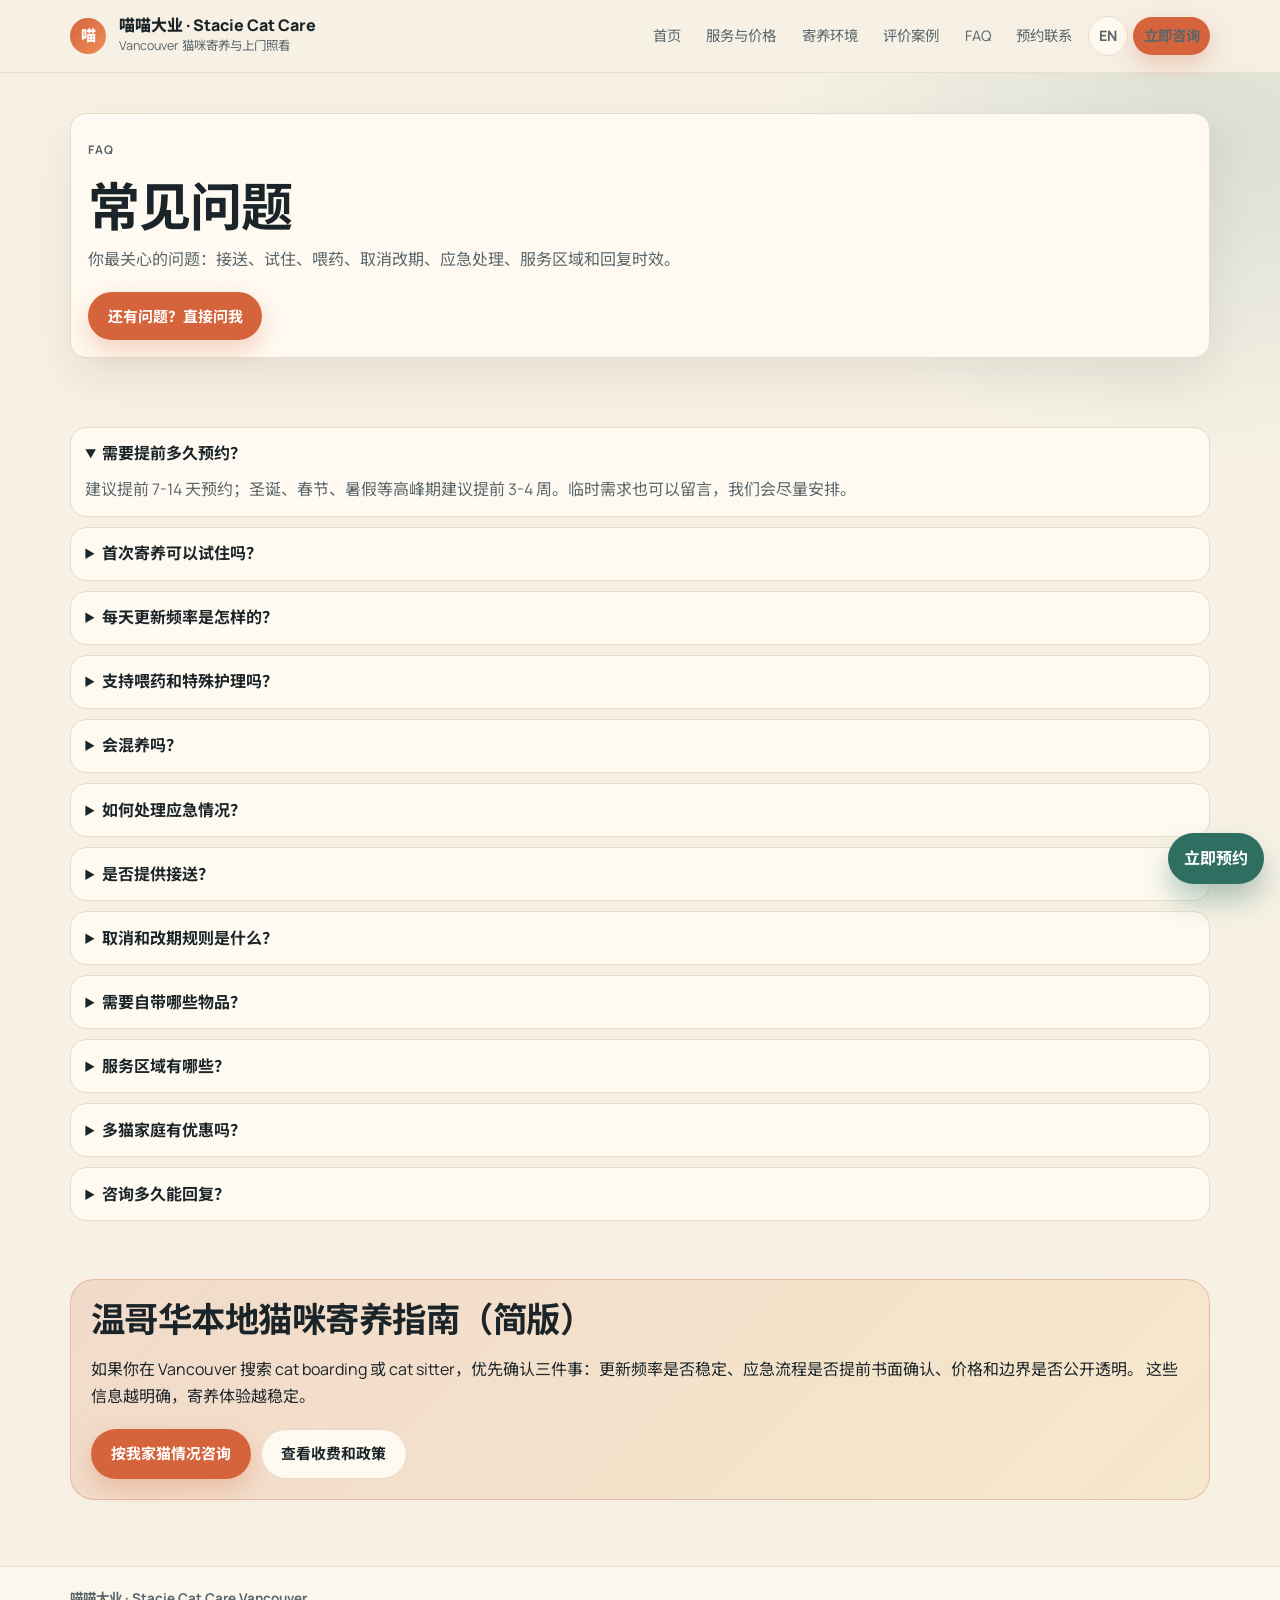
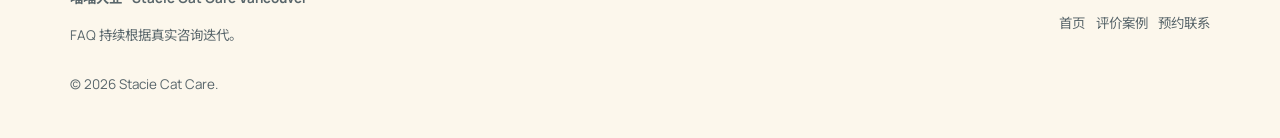
==== src_site/faq.html @ d5d395a3 "init" ====
<!doctype html>
<html lang="zh-CN">
  <head>
    <meta charset="utf-8" />
    <meta name="viewport" content="width=device-width, initial-scale=1" />
    <title>FAQ 常见问题 | 温哥华猫咪寄养与上门照看</title>
    <meta
      name="description"
      content="温哥华猫咪寄养常见问题：预约时间、试住、喂药、接送、取消政策、应急流程、服务区域等。"
    />
    <link rel="canonical" href="https://qihang.github.io/staice-site/faq.html" />
    <link rel="alternate" hreflang="zh-CN" href="https://qihang.github.io/staice-site/faq.html" />
    <link rel="alternate" hreflang="en" href="https://qihang.github.io/staice-site/en/faq.html" />
    <meta property="og:type" content="website" />
    <meta property="og:title" content="FAQ 常见问题" />
    <meta property="og:description" content="覆盖寄养与上门照看的高频问题，帮助你快速判断服务是否匹配。" />
    <link rel="stylesheet" href="assets/css/styles.css" />
    <script defer src="assets/js/site.js"></script>
    <script type="application/ld+json">
      {
        "@context": "https://schema.org",
        "@type": "FAQPage",
        "mainEntity": [
          {
            "@type": "Question",
            "name": "需要提前多久预约？",
            "acceptedAnswer": {
              "@type": "Answer",
              "text": "建议提前 7-14 天预约，节假日建议提前 3-4 周。"
            }
          },
          {
            "@type": "Question",
            "name": "每天会更新几次？",
            "acceptedAnswer": {
              "@type": "Answer",
              "text": "默认每天至少 1 次完整更新，包含照片/视频和饮食排泄记录。"
            }
          },
          {
            "@type": "Question",
            "name": "如何处理应急情况？",
            "acceptedAnswer": {
              "@type": "Answer",
              "text": "发现异常会第一时间联系家长，并按预先确认的医院与授权流程处理。"
            }
          }
        ]
      }
    </script>
  </head>
  <body>
    <header class="site-header" data-site-header>
      <div class="container header-inner">
        <a class="brand" href="index.html">
          <span class="brand-badge">喵</span>
          <span class="brand-label">
            <p class="brand-title">喵喵大业 · Stacie Cat Care</p>
            <p class="brand-sub">Vancouver 猫咪寄养与上门照看</p>
          </span>
        </a>
        <button class="nav-toggle" data-nav-toggle aria-expanded="false" aria-label="切换导航">菜单</button>
        <nav class="nav-links" aria-label="主导航">
          <a data-nav-link href="index.html">首页</a>
          <a data-nav-link href="services.html">服务与价格</a>
          <a data-nav-link href="environment.html">寄养环境</a>
          <a data-nav-link href="reviews.html">评价案例</a>
          <a data-nav-link href="faq.html">FAQ</a>
          <a data-nav-link href="contact.html">预约联系</a>
          <a class="lang-switch" href="en/faq.html">EN</a>
          <a class="btn btn-primary btn-sm" href="contact.html">立即咨询</a>
        </nav>
      </div>
    </header>

    <main>
      <section class="hero hero-mini">
        <div class="container">
          <article class="surface card">
            <p class="eyebrow">FAQ</p>
            <h1>常见问题</h1>
            <p class="lead">你最关心的问题：接送、试住、喂药、取消改期、应急处理、服务区域和回复时效。</p>
            <div class="cta-strip">
              <a class="btn btn-primary btn-md" href="contact.html">还有问题？直接问我</a>
            </div>
          </article>
        </div>
      </section>

      <section class="section">
        <div class="container faq">
          <details open>
            <summary>需要提前多久预约？</summary>
            <p>建议提前 7-14 天预约；圣诞、春节、暑假等高峰期建议提前 3-4 周。临时需求也可以留言，我们会尽量安排。</p>
          </details>
          <details>
            <summary>首次寄养可以试住吗？</summary>
            <p>可以。首次建议先安排短时试住或视频沟通，确认猫咪适应情况后再进入长住。</p>
          </details>
          <details>
            <summary>每天更新频率是怎样的？</summary>
            <p>默认每天至少一次完整更新，包含照片/视频、饮食、排泄、活动量和情绪状态。</p>
          </details>
          <details>
            <summary>支持喂药和特殊护理吗？</summary>
            <p>支持常规口服药和恢复期观察。若涉及注射类或高风险医疗，请提前提供详细说明并共同评估。</p>
          </details>
          <details>
            <summary>会混养吗？</summary>
            <p>以安全和减压为优先。会根据猫咪性格、家庭来源和档期进行分区或隔离安排。</p>
          </details>
          <details>
            <summary>如何处理应急情况？</summary>
            <p>出现持续异常会立即联系家长，并按事先确认的医院、联系人和授权方案处理。</p>
          </details>
          <details>
            <summary>是否提供接送？</summary>
            <p>提供限区域接送协助，覆盖 Downtown Vancouver、Burnaby、Richmond 的部分区域，按排班确认。</p>
          </details>
          <details>
            <summary>取消和改期规则是什么？</summary>
            <p>入住/上门前 72 小时外取消通常可全额退。72 小时内取消会收取部分保留时段费用。</p>
          </details>
          <details>
            <summary>需要自带哪些物品？</summary>
            <p>建议携带主粮、零食、常用药、熟悉玩具/毛毯。我们提供豆腐猫砂和猫砂盆，基础餐具可按需提供；如猫咪习惯木头猫砂请自带。</p>
          </details>
          <details>
            <summary>服务区域有哪些？</summary>
            <p>核心服务区域是 Downtown Vancouver，另覆盖 Burnaby、Richmond 部分区域。</p>
          </details>
          <details>
            <summary>多猫家庭有优惠吗？</summary>
            <p>有。按猫咪数量、时长和照护复杂度提供组合报价。</p>
          </details>
          <details>
            <summary>咨询多久能回复？</summary>
            <p>服务时段通常 1-3 小时内回复。夜间消息会在次日尽快回复。</p>
          </details>
        </div>
      </section>

      <section class="section">
        <div class="container callout">
          <h2>温哥华本地猫咪寄养指南（简版）</h2>
          <p>
            如果你在 Vancouver 搜索 cat boarding 或 cat sitter，优先确认三件事：更新频率是否稳定、应急流程是否提前书面确认、价格和边界是否公开透明。
            这些信息越明确，寄养体验越稳定。
          </p>
          <div class="cta-strip">
            <a class="btn btn-primary btn-md" href="contact.html">按我家猫情况咨询</a>
            <a class="btn btn-secondary btn-md" href="services.html">查看收费和政策</a>
          </div>
        </div>
      </section>
    </main>

    <footer class="footer">
      <div class="container footer-inner">
        <div class="footer-top">
          <div>
            <strong>喵喵大业 · Stacie Cat Care Vancouver</strong>
            <p>FAQ 持续根据真实咨询迭代。</p>
          </div>
          <div class="footer-links">
            <a href="index.html">首页</a>
            <a href="reviews.html">评价案例</a>
            <a href="contact.html">预约联系</a>
          </div>
        </div>
        <p>© <span data-year></span> Stacie Cat Care.</p>
      </div>
    </footer>

    <a class="floating-cta" href="contact.html" aria-label="立即预约">立即预约</a>
  </body>
</html>
---- src_site/assets/css/styles.css ----
@import url('https://fonts.googleapis.com/css2?family=Fraunces:opsz,wght@9..144,500;9..144,700&family=Manrope:wght@400;500;700;800&family=Noto+Sans+SC:wght@400;500;700&display=swap');

:root {
  --bg: #f7f1e5;
  --paper: #fffaf1;
  --paper-2: #fef6ea;
  --ink: #1b2529;
  --muted: #59666b;
  --accent: #d5643d;
  --accent-dark: #b44f2e;
  --accent-soft: #f6ddcb;
  --sage: #2f6f62;
  --sage-soft: #dbece6;
  --line: #e8dcc9;
  --sun: #f2c15f;
  --shadow: 0 20px 45px rgba(40, 35, 30, 0.08);
  --radius-lg: 24px;
  --radius-md: 16px;
  --radius-sm: 10px;
  --max: 1140px;
}

* {
  box-sizing: border-box;
}

html {
  scroll-behavior: smooth;
}

body {
  margin: 0;
  font-family: Manrope, 'Noto Sans SC', sans-serif;
  color: var(--ink);
  background:
    radial-gradient(900px 600px at 8% -15%, rgba(213, 100, 61, 0.18), transparent 64%),
    radial-gradient(740px 540px at 95% 8%, rgba(47, 111, 98, 0.14), transparent 60%),
    var(--bg);
  line-height: 1.7;
}

a {
  color: inherit;
}

img {
  max-width: 100%;
  display: block;
}

.container {
  width: min(var(--max), calc(100% - 2.4rem));
  margin: 0 auto;
}

.site-header {
  position: sticky;
  top: 0;
  z-index: 50;
  backdrop-filter: blur(10px);
  background: rgba(247, 241, 229, 0.88);
  border-bottom: 1px solid rgba(232, 220, 201, 0.9);
}

.header-inner {
  display: flex;
  align-items: center;
  justify-content: space-between;
  gap: 1rem;
  min-height: 72px;
}

.brand {
  text-decoration: none;
  display: flex;
  align-items: center;
  gap: 0.8rem;
  min-width: 0;
}

.brand-badge {
  width: 36px;
  height: 36px;
  border-radius: 50%;
  background: linear-gradient(130deg, var(--accent), #ee8e56);
  display: grid;
  place-items: center;
  color: #fff;
  font-size: 0.95rem;
  font-weight: 800;
}

.brand-label {
  min-width: 0;
}

.brand-title {
  margin: 0;
  font-size: 1rem;
  line-height: 1.15;
  font-weight: 800;
}

.brand-sub {
  margin: 0;
  font-size: 0.78rem;
  color: var(--muted);
}

.nav-toggle {
  display: none;
  border: 0;
  border-radius: var(--radius-sm);
  padding: 0.45rem 0.7rem;
  background: var(--paper);
  font-size: 0.95rem;
  cursor: pointer;
}

.nav-links {
  display: flex;
  align-items: center;
  flex-wrap: wrap;
  gap: 0.3rem;
}

.nav-links a {
  text-decoration: none;
  font-size: 0.9rem;
  color: var(--muted);
  padding: 0.4rem 0.65rem;
  border-radius: 999px;
  transition: background 0.2s ease, color 0.2s ease;
}

.nav-links a:hover,
.nav-links a.active {
  background: var(--paper);
  color: var(--ink);
}

.lang-switch {
  border: 1px solid var(--line);
  background: var(--paper);
  color: var(--ink);
  font-weight: 700;
}

.btn {
  display: inline-flex;
  align-items: center;
  justify-content: center;
  gap: 0.35rem;
  border-radius: 999px;
  text-decoration: none;
  border: 0;
  cursor: pointer;
  font-weight: 700;
  transition: transform 0.2s ease, box-shadow 0.2s ease, background 0.2s ease;
}

.btn:hover {
  transform: translateY(-1px);
}

.btn-primary {
  background: var(--accent);
  color: #fff;
  box-shadow: 0 10px 24px rgba(212, 102, 62, 0.28);
}

.btn-primary:hover {
  background: var(--accent-dark);
}

.btn-secondary {
  background: var(--paper);
  border: 1px solid var(--line);
  color: var(--ink);
}

.btn-sm {
  padding: 0.5rem 0.95rem;
  font-size: 0.84rem;
}

.btn-md {
  padding: 0.72rem 1.24rem;
  font-size: 0.93rem;
}

.btn-lg {
  padding: 0.95rem 1.48rem;
  font-size: 0.98rem;
}

.hero {
  padding: 4.2rem 0 2.5rem;
}

.hero-grid {
  display: grid;
  grid-template-columns: 1.12fr 0.88fr;
  gap: 1.8rem;
  align-items: stretch;
}

.surface {
  background: var(--paper);
  border: 1px solid var(--line);
  border-radius: var(--radius-lg);
  box-shadow: var(--shadow);
}

.hero-copy {
  padding: 2rem;
}

.kicker {
  display: inline-flex;
  align-items: center;
  gap: 0.35rem;
  border-radius: 999px;
  background: var(--accent-soft);
  color: #6e2f1d;
  padding: 0.35rem 0.7rem;
  font-size: 0.78rem;
  font-weight: 700;
}

h1,
h2,
h3 {
  margin: 0;
  font-family: Fraunces, 'Noto Sans SC', serif;
  letter-spacing: -0.015em;
  line-height: 1.16;
}

h1 {
  margin-top: 1rem;
  font-size: clamp(2rem, 4.5vw, 3.25rem);
}

h2 {
  font-size: clamp(1.45rem, 3vw, 2.15rem);
}

h3 {
  font-size: 1.15rem;
}

.lead {
  margin: 1rem 0 0;
  color: var(--muted);
}

.hero-actions {
  display: flex;
  flex-wrap: wrap;
  gap: 0.65rem;
  margin-top: 1.35rem;
}

.trust-grid {
  margin-top: 1.4rem;
  display: grid;
  grid-template-columns: repeat(3, minmax(0, 1fr));
  gap: 0.65rem;
}

.trust-card {
  background: var(--paper-2);
  border: 1px solid var(--line);
  border-radius: var(--radius-md);
  padding: 0.82rem 0.78rem;
}

.trust-value {
  display: block;
  font-weight: 800;
  font-size: 1.05rem;
}

.trust-label {
  margin-top: 0.22rem;
  display: block;
  color: var(--muted);
  font-size: 0.78rem;
}

.hero-media {
  min-height: 100%;
  padding: 1.1rem;
  display: grid;
  gap: 0.85rem;
  grid-template-rows: 1fr auto;
}

.media-card {
  border: 1px solid var(--line);
  border-radius: var(--radius-md);
  overflow: hidden;
  background: #f3ecde;
  min-height: 290px;
}

.media-caption {
  font-size: 0.82rem;
  color: var(--muted);
  padding: 0.55rem 0.05rem 0;
}

.section {
  padding: 1.8rem 0;
}

.section-head {
  display: flex;
  align-items: end;
  justify-content: space-between;
  gap: 0.8rem;
  margin-bottom: 1rem;
}

.section-head p {
  margin: 0.45rem 0 0;
  color: var(--muted);
  max-width: 650px;
}

.cards {
  display: grid;
  gap: 0.9rem;
}

.cards-3 {
  grid-template-columns: repeat(3, minmax(0, 1fr));
}

.cards-2 {
  grid-template-columns: repeat(2, minmax(0, 1fr));
}

.card {
  background: var(--paper);
  border: 1px solid var(--line);
  border-radius: var(--radius-md);
  padding: 1.05rem;
  box-shadow: var(--shadow);
}

.card p {
  margin: 0.6rem 0 0;
  color: var(--muted);
}

.badge {
  display: inline-flex;
  align-items: center;
  border-radius: 999px;
  font-size: 0.72rem;
  font-weight: 700;
  background: var(--sage-soft);
  color: var(--sage);
  padding: 0.28rem 0.58rem;
}

.price {
  font-size: 1.35rem;
  font-weight: 800;
  margin-top: 0.55rem;
}

.meta-row {
  display: flex;
  gap: 0.35rem;
  flex-wrap: wrap;
  margin-top: 0.65rem;
}

.meta-chip {
  font-size: 0.74rem;
  border-radius: 999px;
  background: var(--paper-2);
  border: 1px solid var(--line);
  color: var(--muted);
  padding: 0.22rem 0.54rem;
}

.table-wrap {
  overflow-x: auto;
}

table {
  width: 100%;
  border-collapse: collapse;
  background: var(--paper);
  border: 1px solid var(--line);
  border-radius: var(--radius-md);
  overflow: hidden;
}

th,
td {
  text-align: left;
  padding: 0.8rem 0.9rem;
  border-bottom: 1px solid var(--line);
  font-size: 0.9rem;
}

th {
  background: #f6eee0;
  font-size: 0.82rem;
  letter-spacing: 0.02em;
  text-transform: uppercase;
  color: #5d5144;
}

tr:last-child td {
  border-bottom: 0;
}

.review-quote {
  margin: 0.7rem 0 0;
  color: var(--ink);
  font-size: 0.93rem;
}

.review-meta {
  margin-top: 0.7rem;
  color: var(--muted);
  font-size: 0.79rem;
}

.timeline {
  position: relative;
  display: grid;
  gap: 0.7rem;
}

.timeline-item {
  position: relative;
  background: var(--paper);
  border: 1px solid var(--line);
  border-radius: var(--radius-md);
  padding: 0.86rem 0.92rem;
}

.timeline-time {
  font-weight: 800;
  font-size: 0.84rem;
  color: var(--accent-dark);
}

.faq details {
  background: var(--paper);
  border: 1px solid var(--line);
  border-radius: var(--radius-md);
  padding: 0.78rem 0.9rem;
}

.faq details + details {
  margin-top: 0.62rem;
}

.faq summary {
  cursor: pointer;
  font-weight: 700;
}

.faq p {
  margin: 0.55rem 0 0;
  color: var(--muted);
}

.callout {
  background: linear-gradient(135deg, rgba(213, 100, 61, 0.16), rgba(242, 193, 95, 0.18));
  border: 1px solid rgba(212, 100, 61, 0.3);
  border-radius: var(--radius-lg);
  padding: 1.25rem;
}

.callout h3 {
  margin-bottom: 0.35rem;
}

.cta-strip {
  margin: 1.15rem 0 0;
  display: flex;
  gap: 0.62rem;
  flex-wrap: wrap;
}

.inline-list {
  margin: 0.65rem 0 0;
  padding: 0;
  list-style: none;
  display: flex;
  flex-wrap: wrap;
  gap: 0.42rem;
}

.inline-list li {
  border: 1px solid var(--line);
  background: var(--paper);
  color: var(--muted);
  font-size: 0.76rem;
  border-radius: 999px;
  padding: 0.28rem 0.62rem;
}

.form-grid {
  display: grid;
  gap: 0.7rem;
}

label {
  display: grid;
  gap: 0.34rem;
  font-size: 0.84rem;
  font-weight: 700;
}

input,
select,
textarea {
  border: 1px solid #d8ccb8;
  border-radius: var(--radius-sm);
  padding: 0.62rem 0.72rem;
  font: inherit;
  background: #fffefb;
}

textarea {
  min-height: 120px;
  resize: vertical;
}

.footer {
  margin-top: 2.3rem;
  border-top: 1px solid var(--line);
  background: rgba(255, 249, 240, 0.7);
}

.footer-inner {
  padding: 1.3rem 0 1.8rem;
  color: var(--muted);
  font-size: 0.84rem;
}

.footer-top {
  display: flex;
  flex-wrap: wrap;
  align-items: center;
  justify-content: space-between;
  gap: 0.8rem;
}

.footer-links {
  display: flex;
  flex-wrap: wrap;
  gap: 0.65rem;
}

.footer-links a {
  color: var(--muted);
  text-decoration: none;
}

.footer-links a:hover {
  color: var(--ink);
}

.floating-cta {
  position: fixed;
  right: 1rem;
  bottom: 1rem;
  z-index: 60;
  text-decoration: none;
  border-radius: 999px;
  padding: 0.74rem 1rem;
  background: var(--sage);
  color: #fff;
  font-weight: 700;
  box-shadow: 0 16px 28px rgba(47, 111, 98, 0.35);
}

.hero-mini {
  padding-top: 2.5rem;
}

.eyebrow {
  text-transform: uppercase;
  letter-spacing: 0.08em;
  font-size: 0.74rem;
  font-weight: 700;
  color: var(--accent-dark);
}

.gallery {
  display: grid;
  grid-template-columns: repeat(3, minmax(0, 1fr));
  gap: 0.72rem;
}

.gallery figure {
  margin: 0;
  overflow: hidden;
  border-radius: var(--radius-md);
  border: 1px solid var(--line);
  background: var(--paper);
}

.gallery figcaption {
  padding: 0.45rem 0.55rem 0.65rem;
  font-size: 0.78rem;
  color: var(--muted);
}

@media (max-width: 980px) {
  .hero-grid,
  .cards-3,
  .cards-2,
  .gallery {
    grid-template-columns: 1fr;
  }

  .section-head {
    flex-direction: column;
    align-items: flex-start;
  }

  .hero {
    padding-top: 3rem;
  }

  .trust-grid {
    grid-template-columns: repeat(2, minmax(0, 1fr));
  }

  .floating-cta {
    bottom: 0.82rem;
    right: 0.82rem;
  }
}

@media (max-width: 760px) {
  .nav-toggle {
    display: inline-flex;
  }

  .nav-links {
    display: none;
    position: absolute;
    top: 72px;
    left: 0;
    right: 0;
    background: rgba(255, 248, 236, 0.97);
    border-bottom: 1px solid var(--line);
    padding: 0.6rem 1rem 0.9rem;
    box-shadow: 0 18px 34px rgba(30, 24, 18, 0.08);
  }

  .site-header.open .nav-links {
    display: flex;
  }

  .nav-links a {
    width: 100%;
    border-radius: 10px;
    padding: 0.5rem 0.65rem;
  }

  .hero-copy,
  .hero-media,
  .card,
  .timeline-item {
    padding: 0.95rem;
  }

  .container {
    width: min(var(--max), calc(100% - 1.35rem));
  }

  .trust-grid {
    grid-template-columns: 1fr;
  }
}

@media (prefers-reduced-motion: reduce) {
  * {
    animation: none !important;
    transition: none !important;
    scroll-behavior: auto !important;
  }
}
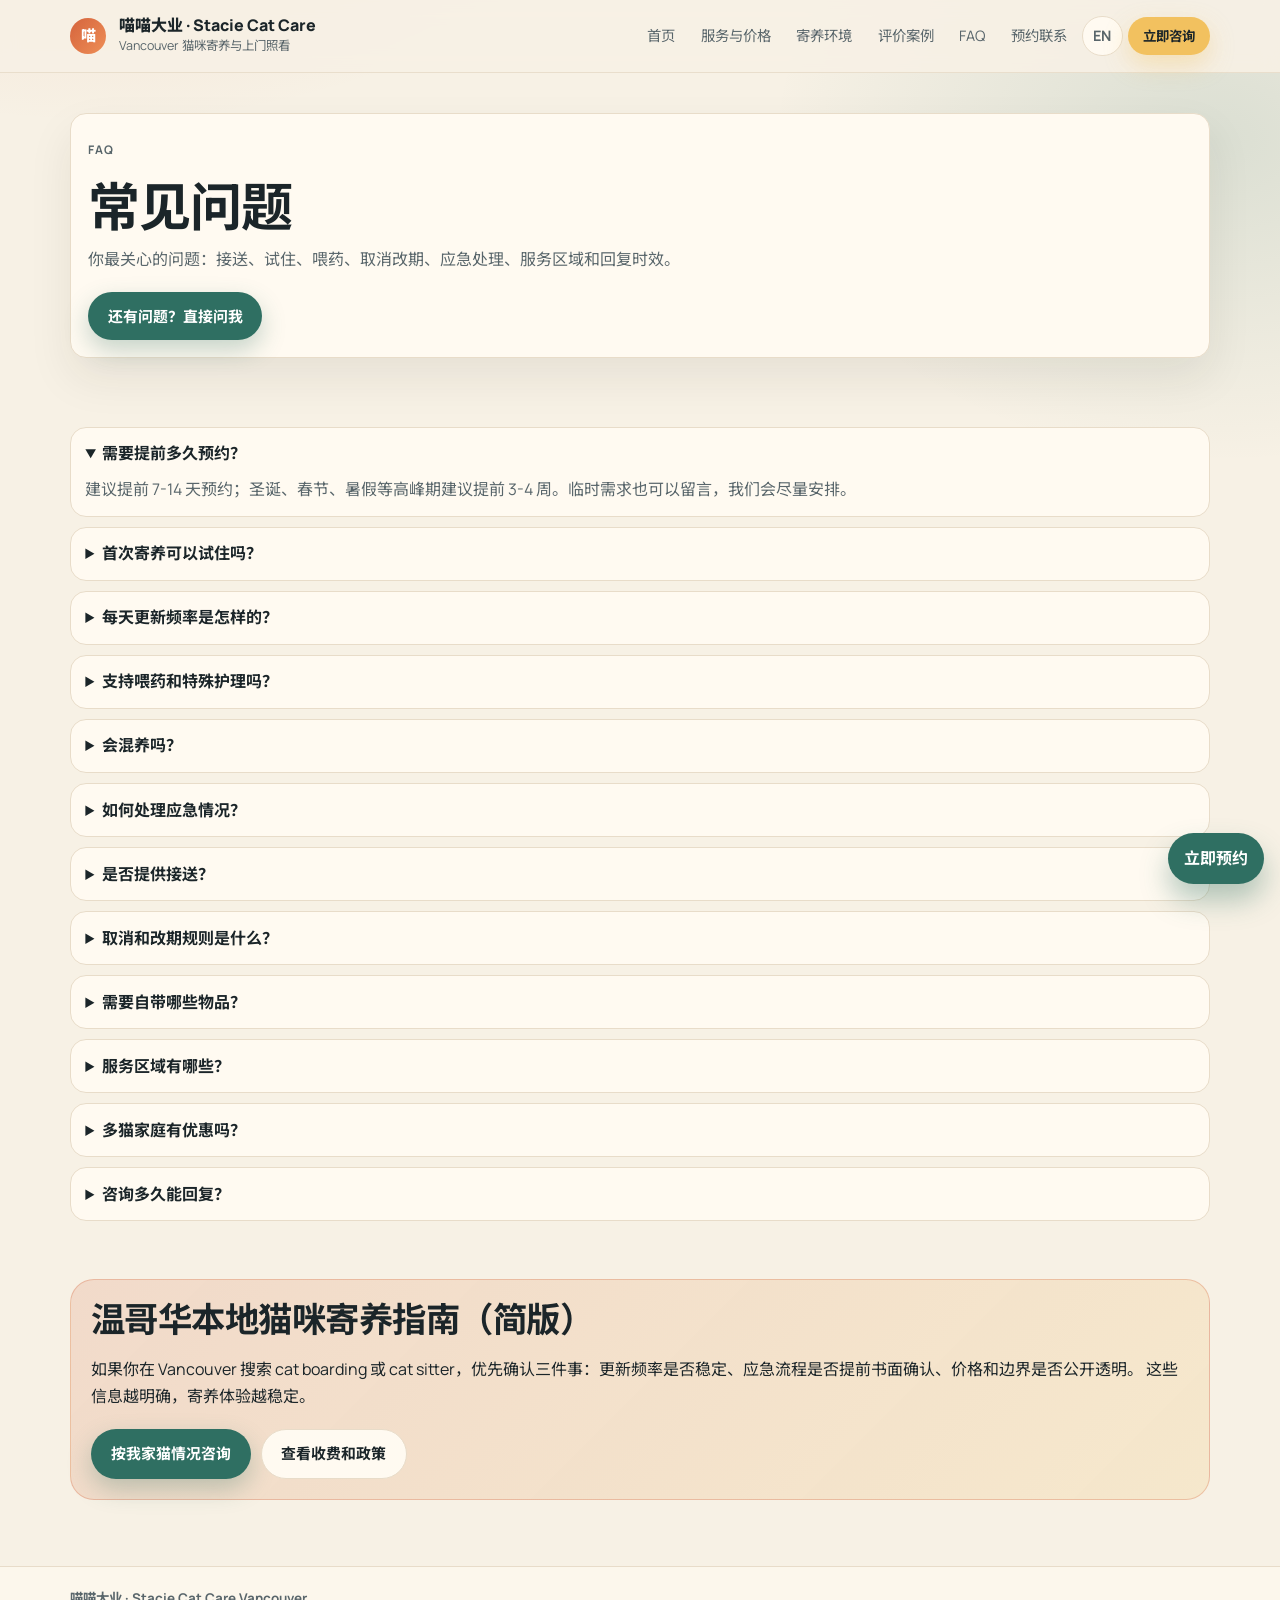
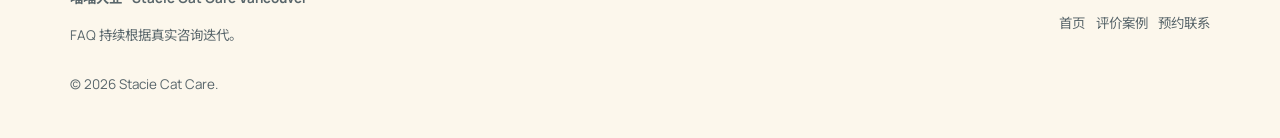
==== commit e709fad6: "update faq.html to clarify cancellation and rescheduling policies" ====
--- a/src_site/faq.html
+++ b/src_site/faq.html
@@ -119,7 +119,10 @@
           </details>
           <details>
             <summary>取消和改期规则是什么？</summary>
-            <p>入住/上门前 72 小时外取消通常可全额退。72 小时内取消会收取部分保留时段费用。</p>
+            <p>
+              1. 微调免费：在原有方案基础上进行不涉及核心变动的“小修小改”是可以免费提供的。<br />
+              2. 大改收费/不退款：如果改动内容过多，相当于需要重新投入大量劳动，或者直接取消订单，那么之前缴纳的定金将作为违约金或劳务补偿，不予退还。
+            </p>
           </details>
           <details>
             <summary>需要自带哪些物品？</summary>
--- a/src_site/assets/css/styles.css
+++ b/src_site/assets/css/styles.css
@@ -10,6 +10,7 @@
   --accent-dark: #b44f2e;
   --accent-soft: #f6ddcb;
   --sage: #2f6f62;
+  --sage-dark: #25584c;
   --sage-soft: #dbece6;
   --line: #e8dcc9;
   --sun: #f2c15f;
@@ -124,7 +125,7 @@
   gap: 0.3rem;
 }
 
-.nav-links a {
+.nav-links a:not(.btn) {
   text-decoration: none;
   font-size: 0.9rem;
   color: var(--muted);
@@ -133,8 +134,8 @@
   transition: background 0.2s ease, color 0.2s ease;
 }
 
-.nav-links a:hover,
-.nav-links a.active {
+.nav-links a:not(.btn):hover,
+.nav-links a:not(.btn).active {
   background: var(--paper);
   color: var(--ink);
 }
@@ -164,13 +165,24 @@
 }
 
 .btn-primary {
-  background: var(--accent);
+  background: var(--sage);
   color: #fff;
-  box-shadow: 0 10px 24px rgba(212, 102, 62, 0.28);
+  box-shadow: 0 10px 24px rgba(47, 111, 98, 0.28);
 }
 
 .btn-primary:hover {
-  background: var(--accent-dark);
+  background: var(--sage-dark);
+}
+
+/* Make the header "book now / 立即咨询" CTA brighter than other primary buttons. */
+.nav-links .btn.btn-primary.btn-sm {
+  background: var(--sun);
+  color: var(--ink);
+  box-shadow: 0 10px 24px rgba(242, 193, 95, 0.35);
+}
+
+.nav-links .btn.btn-primary.btn-sm:hover {
+  background: #e7b14b;
 }
 
 .btn-secondary {
@@ -666,7 +678,7 @@
     display: flex;
   }
 
-  .nav-links a {
+  .nav-links a:not(.btn) {
     width: 100%;
     border-radius: 10px;
     padding: 0.5rem 0.65rem;
